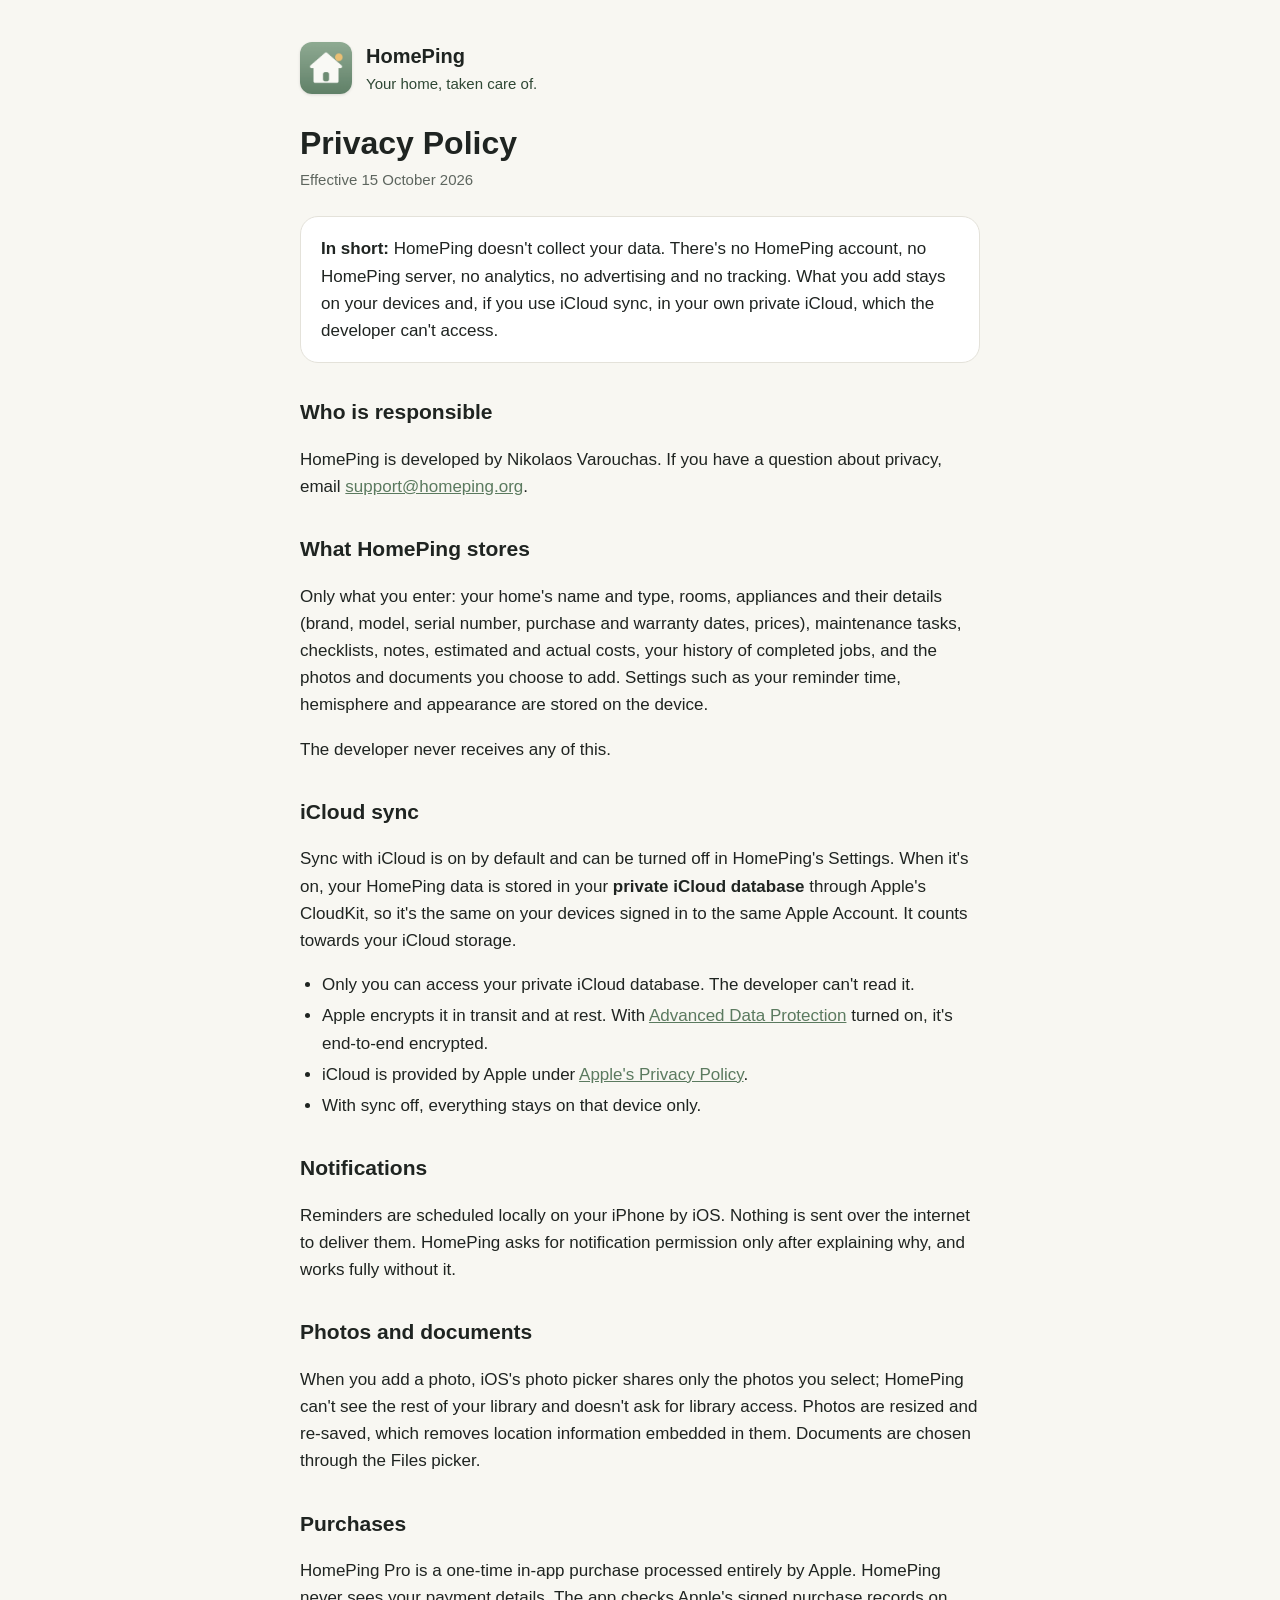
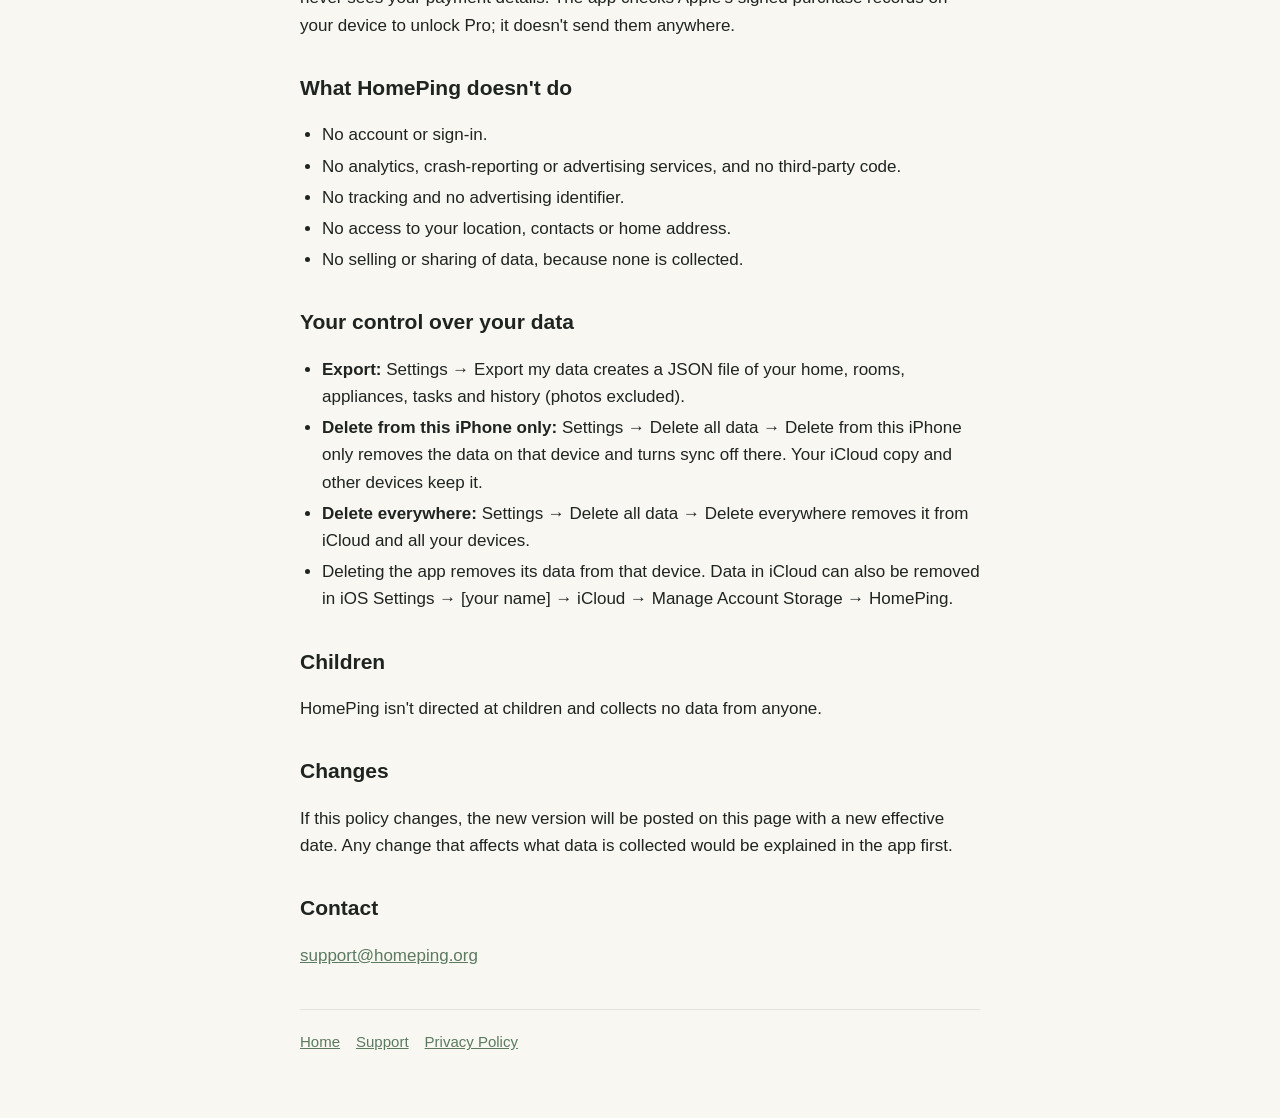
==== privacy.html @ d69de408 "HomePing website: landing page, privacy policy, support Co-Authored-By: Claude Opus 5.5 <noreply@ant" ====
<!doctype html>
<html lang="en">
<head>
<meta charset="utf-8">
<meta name="viewport" content="width=device-width, initial-scale=1">
<title>HomePing Privacy Policy</title>
<meta name="description" content="HomePing doesn't collect your data. Here's exactly what the app stores, where, and how to remove it.">
<link rel="icon" href="images/app-icon.png">
<link rel="apple-touch-icon" href="images/app-icon.png">
<link rel="stylesheet" href="style.css">
</head>
<body>
<main>
  <header>
    <img class="icon" src="images/app-icon.png" alt="" width="52" height="52">
    <div><div class="brand">HomePing</div><div class="tagline">Your home, taken care of.</div></div>
  </header>

  <h1>Privacy Policy</h1>
  <p class="updated">Effective 15 October 2026</p>

  <div class="card">
    <p><strong>In short:</strong> HomePing doesn't collect your data. There's no HomePing account, no HomePing server, no analytics, no advertising and no tracking. What you add stays on your devices and, if you use iCloud sync, in your own private iCloud, which the developer can't access.</p>
  </div>

  <h2>Who is responsible</h2>
  <p>HomePing is developed by Nikolaos Varouchas. If you have a question about privacy, email <a href="mailto:support@homeping.org">support@homeping.org</a>.</p>

  <h2>What HomePing stores</h2>
  <p>Only what you enter: your home's name and type, rooms, appliances and their details (brand, model, serial number, purchase and warranty dates, prices), maintenance tasks, checklists, notes, estimated and actual costs, your history of completed jobs, and the photos and documents you choose to add. Settings such as your reminder time, hemisphere and appearance are stored on the device.</p>
  <p>The developer never receives any of this.</p>

  <h2>iCloud sync</h2>
  <p>Sync with iCloud is on by default and can be turned off in HomePing's Settings. When it's on, your HomePing data is stored in your <strong>private iCloud database</strong> through Apple's CloudKit, so it's the same on your devices signed in to the same Apple Account. It counts towards your iCloud storage.</p>
  <ul>
    <li>Only you can access your private iCloud database. The developer can't read it.</li>
    <li>Apple encrypts it in transit and at rest. With <a href="https://support.apple.com/en-us/102651">Advanced Data Protection</a> turned on, it's end-to-end encrypted.</li>
    <li>iCloud is provided by Apple under <a href="https://www.apple.com/legal/privacy/">Apple's Privacy Policy</a>.</li>
    <li>With sync off, everything stays on that device only.</li>
  </ul>

  <h2>Notifications</h2>
  <p>Reminders are scheduled locally on your iPhone by iOS. Nothing is sent over the internet to deliver them. HomePing asks for notification permission only after explaining why, and works fully without it.</p>

  <h2>Photos and documents</h2>
  <p>When you add a photo, iOS's photo picker shares only the photos you select; HomePing can't see the rest of your library and doesn't ask for library access. Photos are resized and re-saved, which removes location information embedded in them. Documents are chosen through the Files picker.</p>

  <h2>Purchases</h2>
  <p>HomePing Pro is a one-time in-app purchase processed entirely by Apple. HomePing never sees your payment details. The app checks Apple's signed purchase records on your device to unlock Pro; it doesn't send them anywhere.</p>

  <h2>What HomePing doesn't do</h2>
  <ul>
    <li>No account or sign-in.</li>
    <li>No analytics, crash-reporting or advertising services, and no third-party code.</li>
    <li>No tracking and no advertising identifier.</li>
    <li>No access to your location, contacts or home address.</li>
    <li>No selling or sharing of data, because none is collected.</li>
  </ul>

  <h2>Your control over your data</h2>
  <ul>
    <li><strong>Export:</strong> Settings → Export my data creates a JSON file of your home, rooms, appliances, tasks and history (photos excluded).</li>
    <li><strong>Delete from this iPhone only:</strong> Settings → Delete all data → Delete from this iPhone only removes the data on that device and turns sync off there. Your iCloud copy and other devices keep it.</li>
    <li><strong>Delete everywhere:</strong> Settings → Delete all data → Delete everywhere removes it from iCloud and all your devices.</li>
    <li>Deleting the app removes its data from that device. Data in iCloud can also be removed in iOS Settings → [your name] → iCloud → Manage Account Storage → HomePing.</li>
  </ul>

  <h2>Children</h2>
  <p>HomePing isn't directed at children and collects no data from anyone.</p>

  <h2>Changes</h2>
  <p>If this policy changes, the new version will be posted on this page with a new effective date. Any change that affects what data is collected would be explained in the app first.</p>

  <h2>Contact</h2>
  <p><a href="mailto:support@homeping.org">support@homeping.org</a></p>

  <nav><a href="index.html">Home</a><a href="support.html">Support</a><a href="privacy.html">Privacy Policy</a></nav>
</main>
</body>
</html>
---- style.css ----
:root {
  --bg: #F8F7F2;
  --card: #FFFFFF;
  --text: #1F2421;
  --muted: #5E665F;
  --primary: #5B7A5F;
  --forest: #2E4734;
  --soft: #E3EBE2;
  --line: #E4E2DA;
}
@media (prefers-color-scheme: dark) {
  :root {
    --bg: #121411;
    --card: #1C1F1B;
    --text: #ECEEE9;
    --muted: #A3ABA2;
    --primary: #8FB293;
    --forest: #B5D1B7;
    --soft: #26302A;
    --line: #2C312B;
  }
}
* { box-sizing: border-box; }
body {
  margin: 0;
  background: var(--bg);
  color: var(--text);
  font: 17px/1.6 -apple-system, BlinkMacSystemFont, "SF Pro Text", "Helvetica Neue", Arial, sans-serif;
  -webkit-text-size-adjust: 100%;
}
main { max-width: 720px; margin: 0 auto; padding: 40px 20px 64px; }
header { display: flex; align-items: center; gap: 14px; margin-bottom: 28px; }
.icon { width: 52px; height: 52px; border-radius: 12px; flex: none; box-shadow: 0 1px 3px rgba(0,0,0,.12); }
.brand { font-weight: 700; font-size: 20px; }
.tagline { color: var(--forest); font-size: 15px; }
h1 { font-size: 32px; line-height: 1.2; margin: 0 0 6px; }
.updated { color: var(--muted); font-size: 15px; margin: 0 0 24px; }
h2 { font-size: 21px; margin: 32px 0 8px; }
h3 { font-size: 17px; margin: 20px 0 4px; }
p, li { color: var(--text); }
ul { padding-left: 22px; }
li { margin: 4px 0; }
a { color: var(--primary); }
.card {
  background: var(--card); border: 1px solid var(--line); border-radius: 18px;
  padding: 18px 20px; margin: 16px 0;
}
.card p:first-child { margin-top: 0; }
.card p:last-child { margin-bottom: 0; }
nav { margin-top: 40px; padding-top: 20px; border-top: 1px solid var(--line); color: var(--muted); font-size: 15px; }
nav a { margin-right: 16px; }

/* Landing page */
main.wide { max-width: 1040px; }
.hero { display: grid; grid-template-columns: 1.2fr 1fr; gap: 40px; align-items: center; margin: 8px 0 48px; }
.hero h1 { font-size: 44px; line-height: 1.12; letter-spacing: -0.02em; margin-bottom: 16px; }
.lead { font-size: 20px; color: var(--muted); margin: 0 0 24px; }
.badge-soon {
  display: inline-block; background: var(--forest); color: var(--bg);
  padding: 12px 20px; border-radius: 14px; font-weight: 600; font-size: 16px;
}
.hero-shot { display: flex; justify-content: center; }
.shot {
  width: 100%; max-width: 300px; height: auto; border-radius: 36px;
  border: 6px solid var(--card); box-shadow: 0 20px 50px rgba(30, 40, 32, .18);
  background: var(--card);
}
.features { display: grid; grid-template-columns: repeat(3, 1fr); gap: 16px; margin: 0 0 48px; }
.feature { background: var(--card); border: 1px solid var(--line); border-radius: 18px; padding: 18px 20px; }
.feature h3 { margin: 0 0 6px; color: var(--forest); }
.feature p { margin: 0; color: var(--muted); font-size: 16px; }
.gallery { display: flex; justify-content: center; gap: 32px; margin: 0 0 48px; }
.gallery .shot { max-width: 260px; }
.card h2 { margin-top: 0; }
.privacy-card { background: var(--soft); border-color: transparent; }
.fineprint { color: var(--muted); font-size: 14px; margin-top: 28px; }
nav span { color: var(--muted); }
@media (max-width: 760px) {
  .hero { grid-template-columns: 1fr; gap: 28px; }
  .hero h1 { font-size: 32px; }
  .lead { font-size: 18px; }
  .features { grid-template-columns: 1fr; }
  .gallery { gap: 16px; }
  .gallery .shot { max-width: 46%; border-radius: 24px; border-width: 4px; }
  .shot { max-width: 260px; }
}
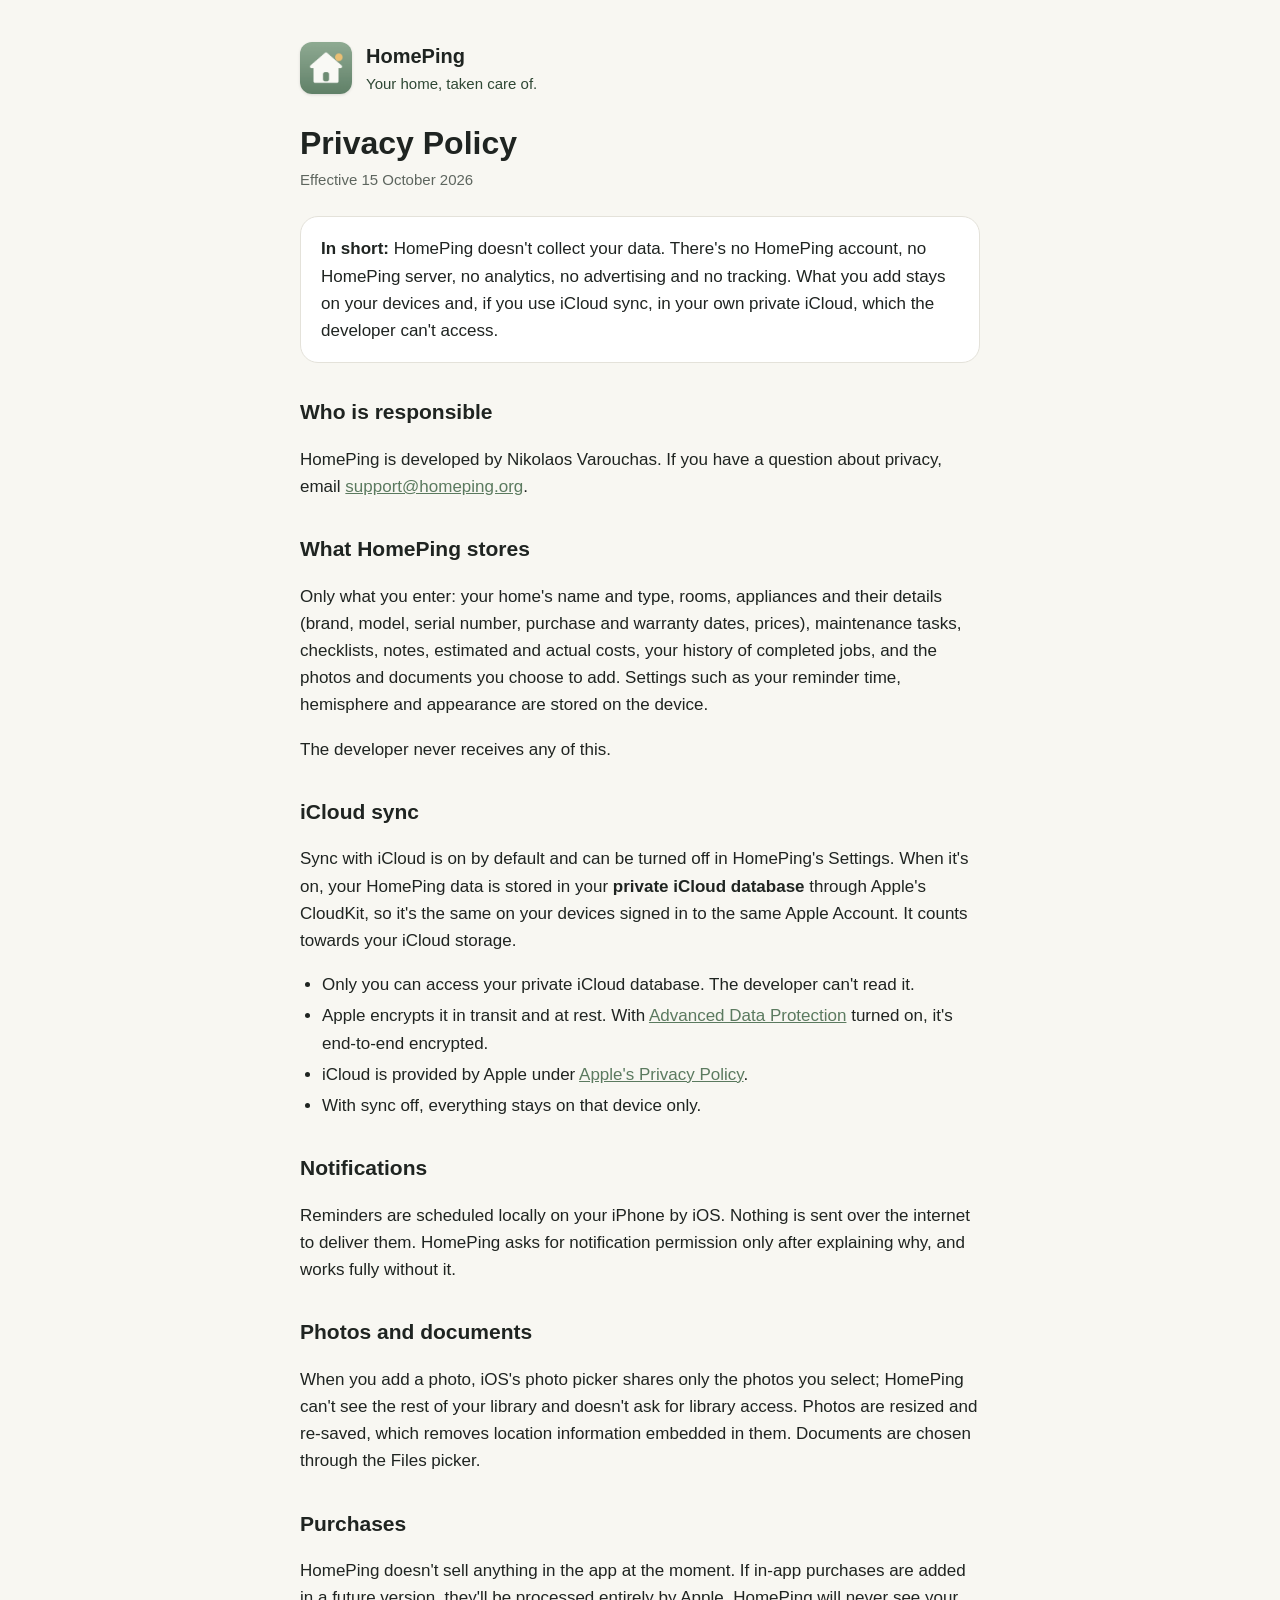
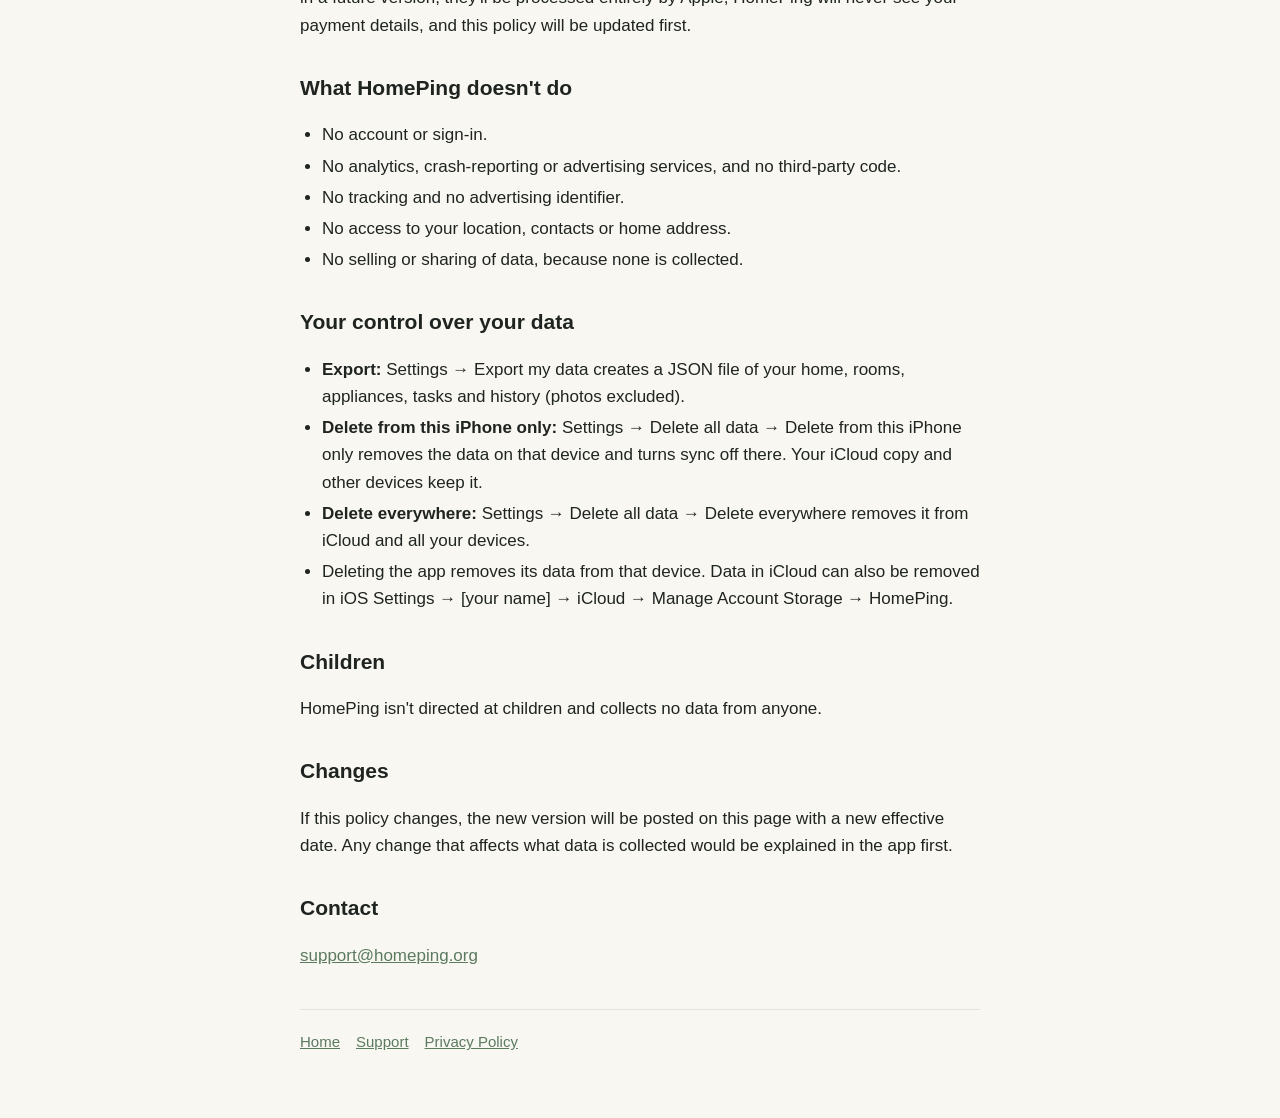
==== commit 27888499: "Version 1.0 is free with everything included; remove Pro from the site Co-Authored-By: Claude Opus 5" ====
--- a/privacy.html
+++ b/privacy.html
@@ -46,7 +46,7 @@
   <p>When you add a photo, iOS's photo picker shares only the photos you select; HomePing can't see the rest of your library and doesn't ask for library access. Photos are resized and re-saved, which removes location information embedded in them. Documents are chosen through the Files picker.</p>
 
   <h2>Purchases</h2>
-  <p>HomePing Pro is a one-time in-app purchase processed entirely by Apple. HomePing never sees your payment details. The app checks Apple's signed purchase records on your device to unlock Pro; it doesn't send them anywhere.</p>
+  <p>HomePing doesn't sell anything in the app at the moment. If in-app purchases are added in a future version, they'll be processed entirely by Apple, HomePing will never see your payment details, and this policy will be updated first.</p>
 
   <h2>What HomePing doesn't do</h2>
   <ul>
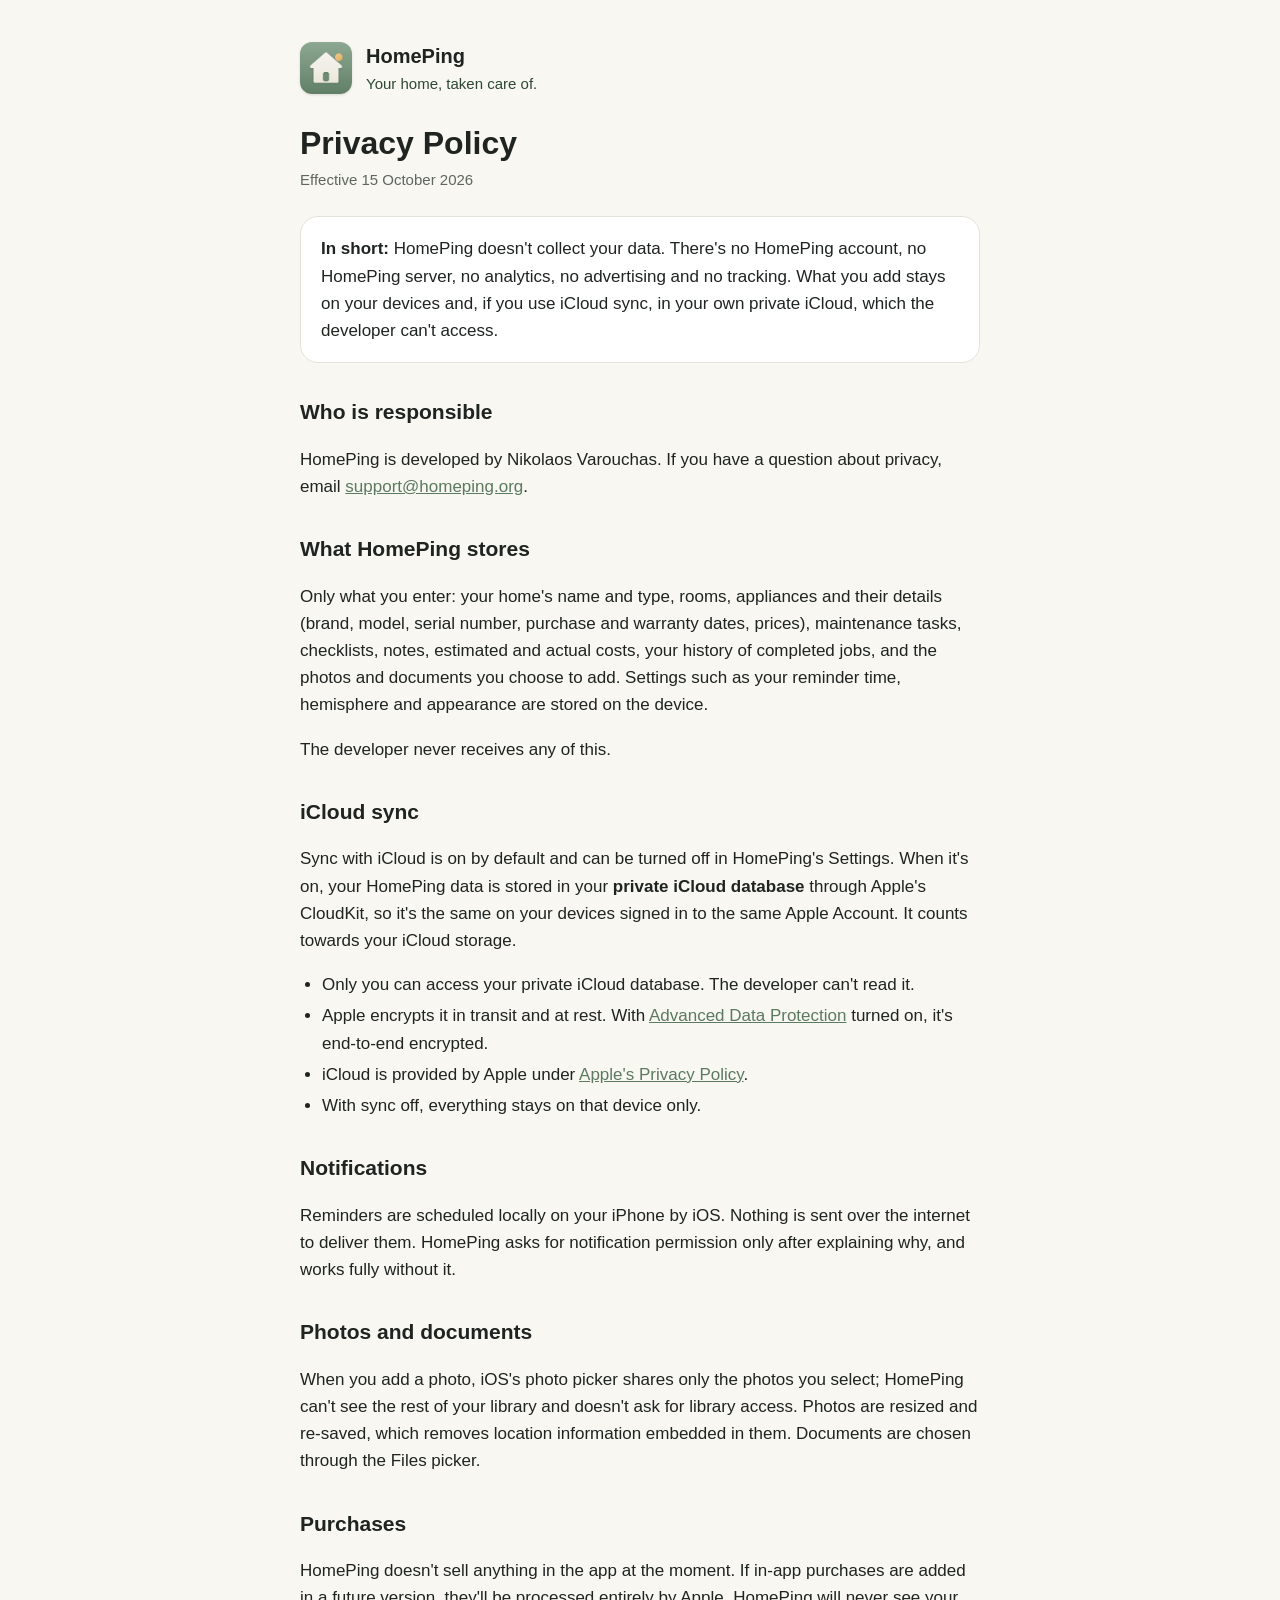
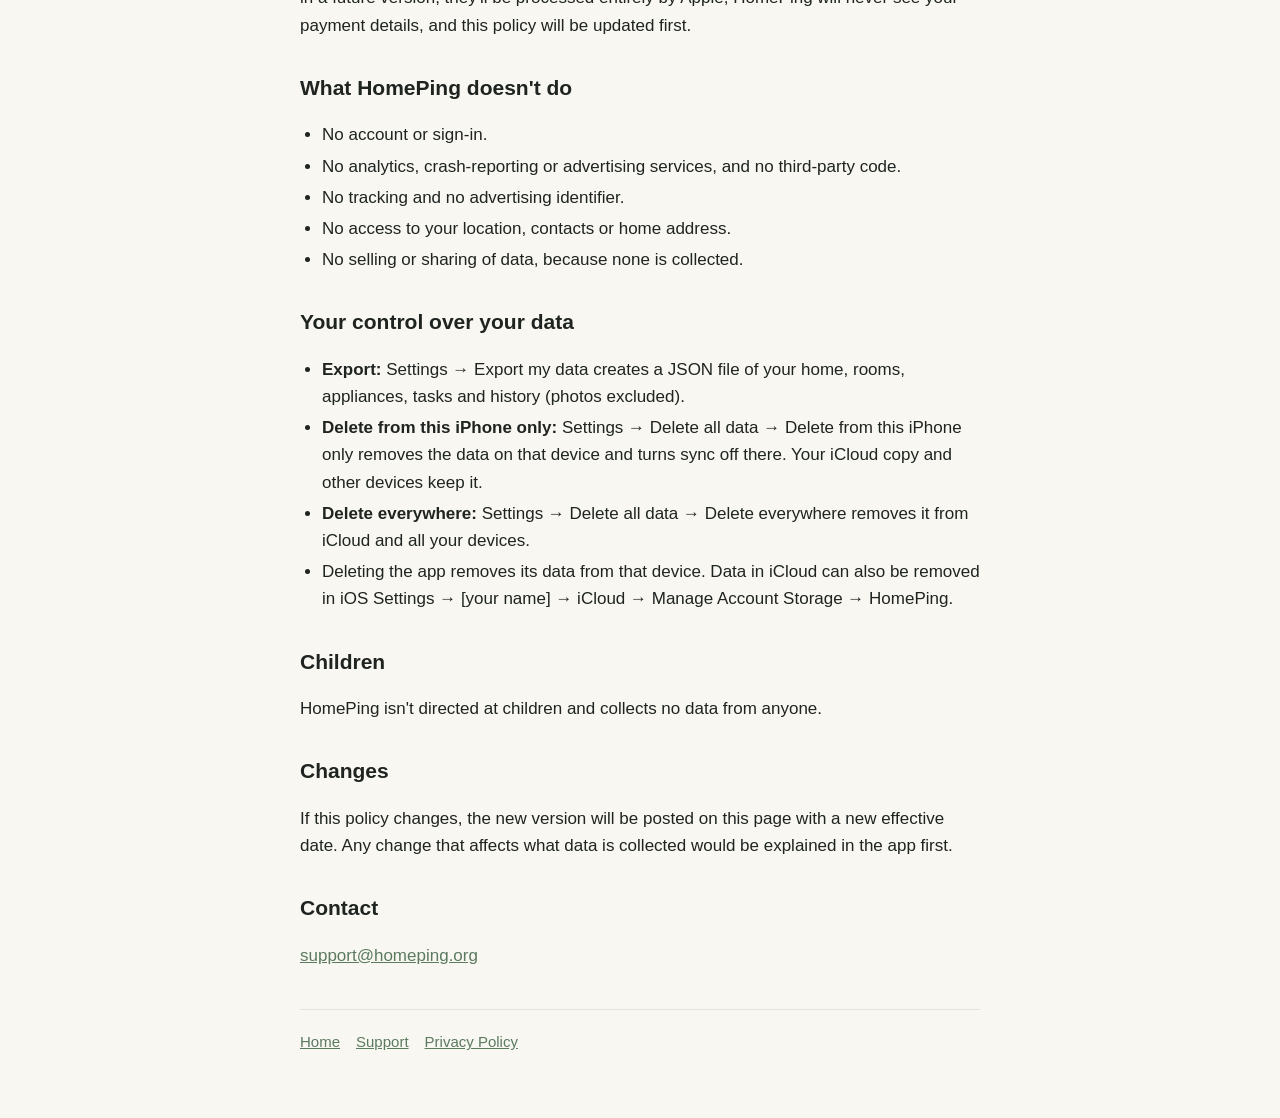
==== commit 9c9c936a: "Version the stylesheet so browsers pick up the App Store button Co-Authored-By: Claude Opus 5.5 <nor" ====
--- a/privacy.html
+++ b/privacy.html
@@ -7,7 +7,7 @@
 <meta name="description" content="HomePing doesn't collect your data. Here's exactly what the app stores, where, and how to remove it.">
 <link rel="icon" href="images/app-icon.png">
 <link rel="apple-touch-icon" href="images/app-icon.png">
-<link rel="stylesheet" href="style.css">
+<link rel="stylesheet" href="style.css?v=2">
 </head>
 <body>
 <main>
--- a/style.css
+++ b/style.css
@@ -55,10 +55,12 @@
 .hero { display: grid; grid-template-columns: 1.2fr 1fr; gap: 40px; align-items: center; margin: 8px 0 48px; }
 .hero h1 { font-size: 44px; line-height: 1.12; letter-spacing: -0.02em; margin-bottom: 16px; }
 .lead { font-size: 20px; color: var(--muted); margin: 0 0 24px; }
-.badge-soon {
+.badge-store {
   display: inline-block; background: var(--forest); color: var(--bg);
   padding: 12px 20px; border-radius: 14px; font-weight: 600; font-size: 16px;
+  text-decoration: none;
 }
+.badge-store:hover { background: var(--primary); }
 .hero-shot { display: flex; justify-content: center; }
 .shot {
   width: 100%; max-width: 300px; height: auto; border-radius: 36px;
